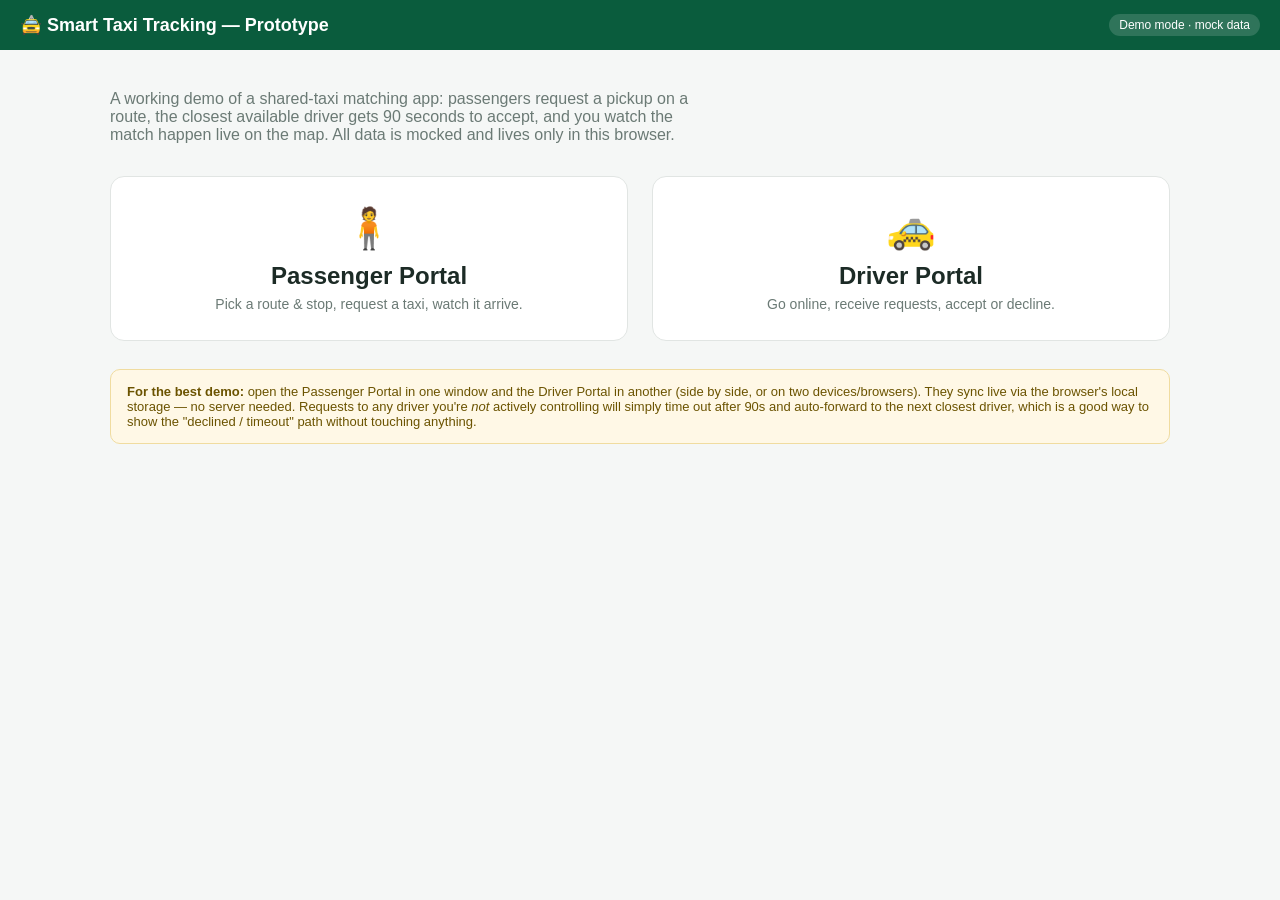
==== index.html @ cca0ffdd "Smart Taxi Tracking prototype - science expo demo Passenger + Driver portals with Leaflet map, mock " ====
<!doctype html>
<html lang="en">
<head>
<meta charset="utf-8" />
<meta name="viewport" content="width=device-width, initial-scale=1" />
<title>Smart Taxi — Demo</title>
<link rel="stylesheet" href="css/style.css" />
</head>
<body>
  <div class="topbar">
    <h1>🚖 Smart Taxi Tracking — Prototype</h1>
    <span class="badge">Demo mode · mock data</span>
  </div>

  <div class="wrap">
    <p style="max-width:600px;color:var(--muted)">
      A working demo of a shared-taxi matching app: passengers request a pickup
      on a route, the closest available driver gets 90 seconds to accept, and
      you watch the match happen live on the map. All data is mocked and lives
      only in this browser.
    </p>

    <div class="landing-grid">
      <a class="portal-card" href="passenger.html">
        <div class="icon">🧍</div>
        <h2>Passenger Portal</h2>
        <p>Pick a route &amp; stop, request a taxi, watch it arrive.</p>
      </a>
      <a class="portal-card" href="driver.html">
        <div class="icon">🚕</div>
        <h2>Driver Portal</h2>
        <p>Go online, receive requests, accept or decline.</p>
      </a>
    </div>

    <div class="hint-box">
      <strong>For the best demo:</strong> open the Passenger Portal in one
      window and the Driver Portal in another (side by side, or on two
      devices/browsers). They sync live via the browser's local storage — no
      server needed. Requests to any driver you're <em>not</em> actively
      controlling will simply time out after 90s and auto-forward to the next
      closest driver, which is a good way to show the "declined / timeout"
      path without touching anything.
    </div>
  </div>
</body>
</html>
---- css/style.css ----
:root {
  --brand: #0f7b52;
  --brand-dark: #0a5c3d;
  --bg: #f5f7f6;
  --card: #ffffff;
  --border: #e1e5e3;
  --text: #1c2b26;
  --muted: #6b7a75;
  --warn: #c98a00;
  --danger: #c53030;
  --ok: #1a8f5c;
  font-family: -apple-system, Segoe UI, Roboto, Helvetica, Arial, sans-serif;
}

* { box-sizing: border-box; }

html, body {
  margin: 0;
  background: var(--bg);
  color: var(--text);
  overflow-x: hidden;
  -webkit-text-size-adjust: 100%;
}

.topbar {
  background: var(--brand-dark);
  color: white;
  padding: 14px 20px;
  display: flex;
  align-items: center;
  justify-content: space-between;
}

.topbar h1 {
  font-size: 18px;
  margin: 0;
}

.topbar .badge {
  font-size: 12px;
  background: rgba(255,255,255,0.15);
  padding: 4px 10px;
  border-radius: 999px;
}

.wrap {
  max-width: 1100px;
  margin: 0 auto;
  padding: 24px 20px 60px;
}

.landing-grid {
  display: grid;
  grid-template-columns: 1fr 1fr;
  gap: 24px;
  margin-top: 32px;
}

@media (max-width: 720px) {
  .landing-grid { grid-template-columns: 1fr; }
}

.portal-card {
  background: var(--card);
  border: 1px solid var(--border);
  border-radius: 14px;
  padding: 28px;
  text-align: center;
  text-decoration: none;
  color: var(--text);
  transition: box-shadow 0.15s, transform 0.15s;
  display: block;
}

.portal-card:hover {
  box-shadow: 0 8px 24px rgba(0,0,0,0.08);
  transform: translateY(-2px);
}

.portal-card .icon { font-size: 40px; }
.portal-card h2 { margin: 10px 0 6px; }
.portal-card p { color: var(--muted); margin: 0; font-size: 14px; }

.hint-box {
  margin-top: 28px;
  background: #fff8e6;
  border: 1px solid #f0dca0;
  border-radius: 10px;
  padding: 14px 16px;
  font-size: 13px;
  color: #6b5300;
}

.panel {
  background: var(--card);
  border: 1px solid var(--border);
  border-radius: 12px;
  padding: 20px;
  margin-bottom: 16px;
}

.panel h2 {
  margin-top: 0;
  font-size: 16px;
}

label {
  display: block;
  font-size: 13px;
  color: var(--muted);
  margin-bottom: 4px;
  margin-top: 12px;
}

input[type=text], select {
  width: 100%;
  padding: 12px 10px;
  border: 1px solid var(--border);
  border-radius: 8px;
  font-size: 16px; /* keeps iOS Safari from auto-zooming on focus */
  background: white;
  color: var(--text);
  min-height: 44px;
}

.field-hint {
  font-size: 12px;
  color: var(--muted);
  margin: 6px 0 0;
}

.mode-toggle {
  display: flex;
  gap: 10px;
  margin-top: 10px;
  flex-wrap: wrap;
}

.mode-option {
  flex: 1 1 200px;
  display: flex;
  align-items: center;
  gap: 8px;
  border: 1px solid var(--border);
  border-radius: 8px;
  padding: 10px 12px;
  font-size: 13px;
  cursor: pointer;
  min-height: 44px;
}

.mode-option input { margin: 0; width: 18px; height: 18px; flex-shrink: 0; }
.mode-option:has(input:checked) { border-color: var(--brand); background: #eef8f2; }

button {
  cursor: pointer;
  border: none;
  border-radius: 8px;
  padding: 12px 18px;
  font-size: 15px;
  font-weight: 600;
  background: var(--brand);
  color: white;
  margin-top: 14px;
  min-height: 44px;
}

button:hover { background: var(--brand-dark); }
button:disabled { background: #b7c3bf; cursor: not-allowed; }

button.secondary {
  background: white;
  color: var(--text);
  border: 1px solid var(--border);
}
button.secondary:hover { background: #f0f2f1; }

button.danger { background: var(--danger); }
button.danger:hover { background: #a02626; }

#map {
  height: 420px;
  border-radius: 12px;
  border: 1px solid var(--border);
  margin-top: 4px;
}

.status-chip {
  display: inline-flex;
  align-items: center;
  gap: 8px;
  padding: 8px 14px;
  border-radius: 999px;
  font-size: 13px;
  font-weight: 600;
}
.status-idle { background: #eef1f0; color: var(--muted); }
.status-searching { background: #e8f0fe; color: #1a56c4; }
.status-waiting { background: #fff4d9; color: var(--warn); }
.status-accepted { background: #e3f7ec; color: var(--ok); }
.status-declined { background: #fdeaea; color: var(--danger); }

.status-dot {
  width: 8px; height: 8px; border-radius: 50%; background: currentColor;
}

.timer-ring {
  font-variant-numeric: tabular-nums;
  font-weight: 700;
}

.stop-list, .driver-list {
  list-style: none;
  padding: 0;
  margin: 8px 0 0;
}

.stop-list li, .driver-list li {
  padding: 12px;
  border: 1px solid var(--border);
  border-radius: 8px;
  margin-bottom: 6px;
  display: flex;
  justify-content: space-between;
  align-items: center;
  font-size: 14px;
  cursor: pointer;
  min-height: 44px;
}

.stop-list li:hover, .driver-list li:hover { border-color: var(--brand); }
.stop-list li.selected { border-color: var(--brand); background: #eef8f2; }

.driver-list li .dist { color: var(--muted); font-size: 12px; }

.request-card {
  border: 2px solid var(--warn);
  background: #fffaf0;
  border-radius: 10px;
  padding: 16px;
}

.request-card h3 { margin: 0 0 8px; font-size: 15px; }
.request-card .meta { font-size: 13px; color: var(--muted); margin-bottom: 10px; }

.eta {
  font-size: 13px;
  color: var(--muted);
  margin-top: 6px;
}

.flag {
  font-size: 12px;
  color: var(--muted);
  border-top: 1px dashed var(--border);
  margin-top: 16px;
  padding-top: 10px;
}

.name-tag {
  font-size: 13px;
  color: var(--muted);
}

a.back-link {
  color: white;
  text-decoration: none;
  font-size: 13px;
  opacity: 0.85;
}
a.back-link:hover { opacity: 1; }

/* ---------- Mobile ---------- */
@media (max-width: 600px) {
  .topbar { padding: 12px 14px; }
  .topbar h1 { font-size: 15px; }
  .wrap { padding: 16px 12px 40px; }
  .panel { padding: 14px; border-radius: 10px; }
  #map { height: 300px; }
  button { width: 100%; }
  .request-card button { width: auto; flex: 1; }
  .mode-toggle { flex-direction: column; }
  .mode-option { flex: 1 1 auto; }
}
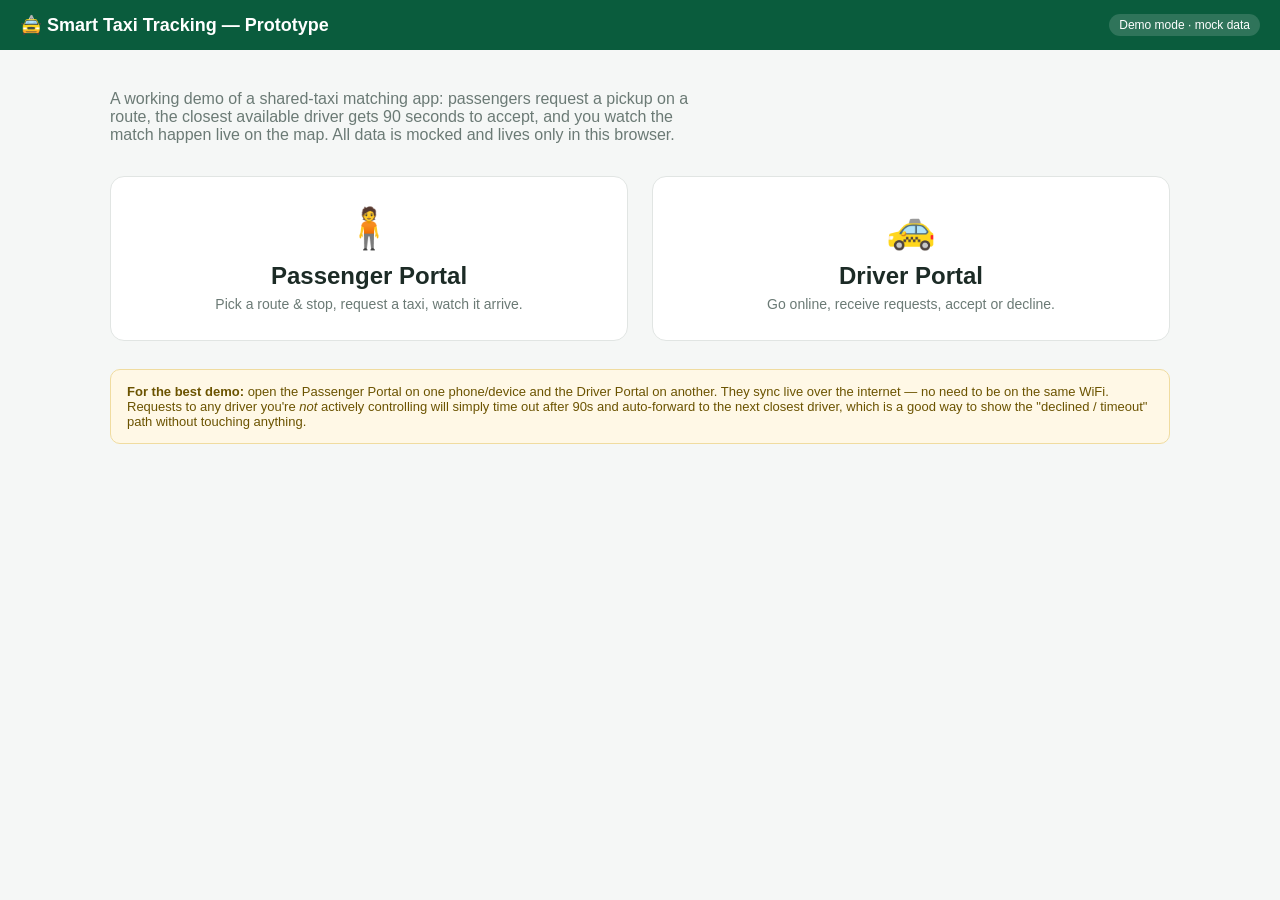
==== commit a8aaa1a4: "Switch to Firebase Realtime Database for true cross-device sync, plus tonight's gap-analysis fixes a" ====
--- a/index.html
+++ b/index.html
@@ -34,13 +34,12 @@
     </div>
 
     <div class="hint-box">
-      <strong>For the best demo:</strong> open the Passenger Portal in one
-      window and the Driver Portal in another (side by side, or on two
-      devices/browsers). They sync live via the browser's local storage — no
-      server needed. Requests to any driver you're <em>not</em> actively
-      controlling will simply time out after 90s and auto-forward to the next
-      closest driver, which is a good way to show the "declined / timeout"
-      path without touching anything.
+      <strong>For the best demo:</strong> open the Passenger Portal on one
+      phone/device and the Driver Portal on another. They sync live over the
+      internet — no need to be on the same WiFi. Requests to any driver
+      you're <em>not</em> actively controlling will simply time out after 90s
+      and auto-forward to the next closest driver, which is a good way to
+      show the "declined / timeout" path without touching anything.
     </div>
   </div>
 </body>
--- a/css/style.css
+++ b/css/style.css
@@ -270,6 +270,57 @@
 }
 a.back-link:hover { opacity: 1; }
 
+/* ---------- Toast notifications ---------- */
+#toast-container {
+  position: fixed;
+  top: 14px;
+  left: 50%;
+  transform: translateX(-50%);
+  z-index: 9999;
+  display: flex;
+  flex-direction: column;
+  gap: 8px;
+  width: min(94vw, 380px);
+  pointer-events: none;
+}
+
+.toast {
+  pointer-events: auto;
+  background: var(--brand-dark);
+  color: white;
+  border-radius: 10px;
+  padding: 12px 16px;
+  box-shadow: 0 8px 24px rgba(0,0,0,0.25);
+  opacity: 0;
+  transform: translateY(-16px);
+  transition: opacity 0.25s ease, transform 0.25s ease;
+}
+.toast.show { opacity: 1; transform: translateY(0); }
+.toast-title { font-weight: 700; font-size: 14px; }
+.toast-body { font-size: 13px; opacity: 0.9; margin-top: 2px; }
+.toast-waiting { background: var(--warn); }
+.toast-accepted { background: var(--ok); }
+.toast-declined { background: var(--danger); }
+
+.locate-row {
+  display: flex;
+  gap: 10px;
+  align-items: center;
+  flex-wrap: wrap;
+}
+.locate-row button { margin-top: 0; flex: 0 0 auto; }
+.locate-spinner {
+  width: 14px; height: 14px;
+  border: 2px solid rgba(15,123,82,0.25);
+  border-top-color: var(--brand);
+  border-radius: 50%;
+  display: inline-block;
+  animation: spin 0.8s linear infinite;
+  vertical-align: middle;
+  margin-right: 6px;
+}
+@keyframes spin { to { transform: rotate(360deg); } }
+
 /* ---------- Mobile ---------- */
 @media (max-width: 600px) {
   .topbar { padding: 12px 14px; }
